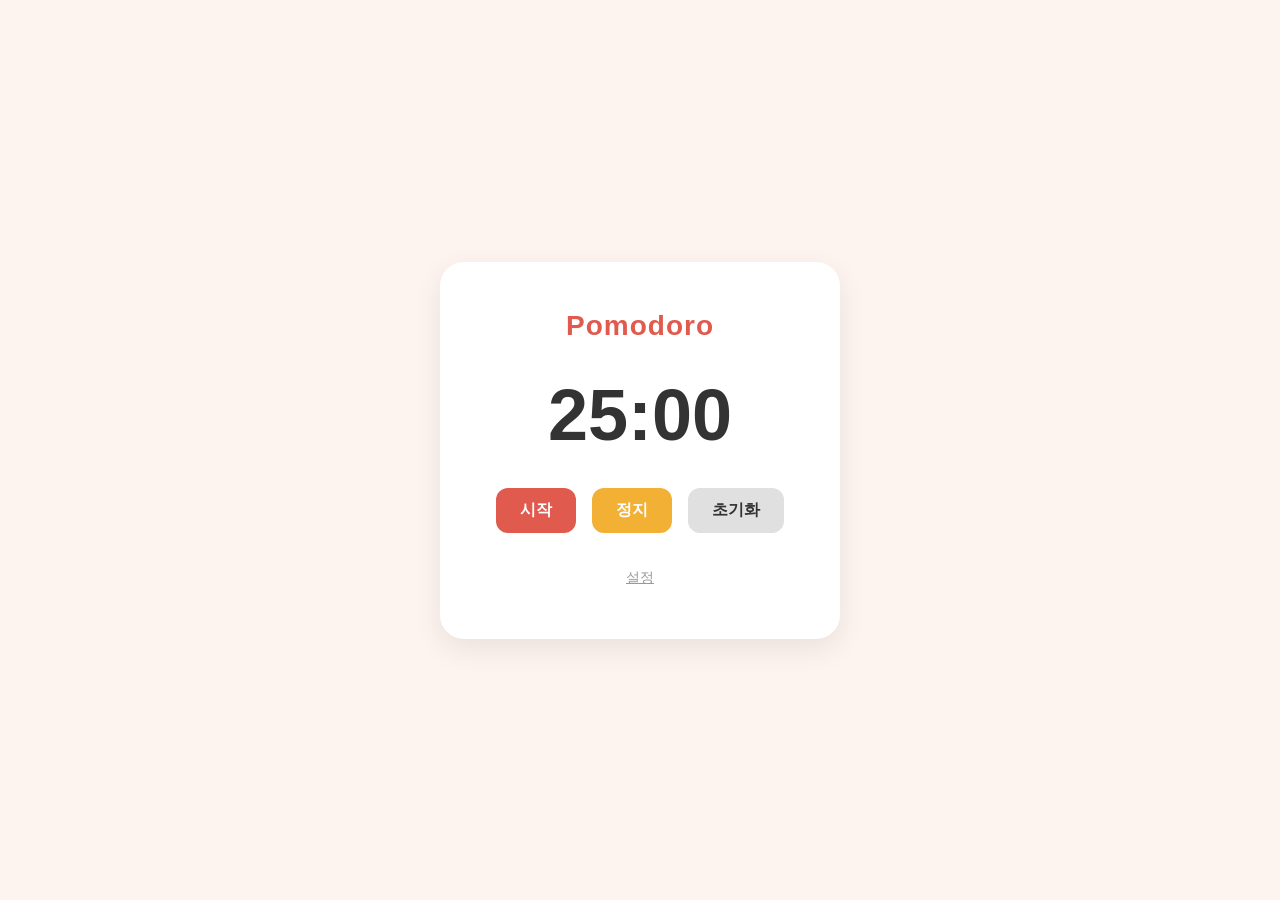
==== index.html @ 5960d1b0 "INIT 초기화 파일" ====
<!DOCTYPE html>
<html lang="ko">

<head>
  <meta charset="UTF-8" />
  <meta name="viewport" content="width=device-width, initial-scale=1.0" />
  <title>Pomodoro</title>
  <link rel="stylesheet" href="index.css" />
  <script defer src="index.js"></script>
</head>

<body>
  <main class="timer-card">
    <h1>Pomodoro</h1>

    <div class="time-display" id="timeDisplay">25:00</div>

    <div class="controls">
      <button type="button" class="btn btn-start" onclick="startTimer()">시작</button>
      <button type="button" class="btn btn-stop" onclick="stopTimer()">정지</button>
      <button type="button" class="btn btn-reset" onclick="resetTimer()">초기화</button>
    </div>

    <a href="setting.html" class="btn btn-settings">설정</a>
  </main>

</body>

</html>
---- index.css ----
* {
  box-sizing: border-box;
  margin: 0;
  padding: 0;
}

body {
  min-height: 100vh;
  display: flex;
  align-items: center;
  justify-content: center;
  background-color: #fdf3ef;
  font-family: "Segoe UI", "Apple SD Gothic Neo", sans-serif;
}

.timer-card {
  display: flex;
  flex-direction: column;
  align-items: center;
  gap: 32px;
  padding: 48px 56px;
  background-color: #ffffff;
  border-radius: 24px;
  box-shadow: 0 10px 30px rgba(0, 0, 0, 0.08);
}

h1 {
  font-size: 28px;
  font-weight: 700;
  color: #e05a4e;
  letter-spacing: 1px;
}

.time-display {
  font-size: 72px;
  font-weight: 700;
  color: #333333;
  font-variant-numeric: tabular-nums;
}

.controls {
  display: flex;
  gap: 16px;
}

.btn {
  border: none;
  border-radius: 12px;
  padding: 12px 24px;
  font-size: 16px;
  font-weight: 600;
  cursor: pointer;
  transition: opacity 0.15s ease, transform 0.15s ease;
}

.btn:hover {
  opacity: 0.85;
}

.btn:active {
  transform: scale(0.97);
}

.btn-start {
  background-color: #e05a4e;
  color: #ffffff;
}

.btn-stop {
  background-color: #f2b134;
  color: #ffffff;
}

.btn-reset {
  background-color: #e0e0e0;
  color: #333333;
}

.btn-settings {
  display: inline-block;
  background: none;
  color: #999999;
  font-size: 14px;
  font-weight: 500;
  text-decoration: underline;
  padding: 4px 8px;
}
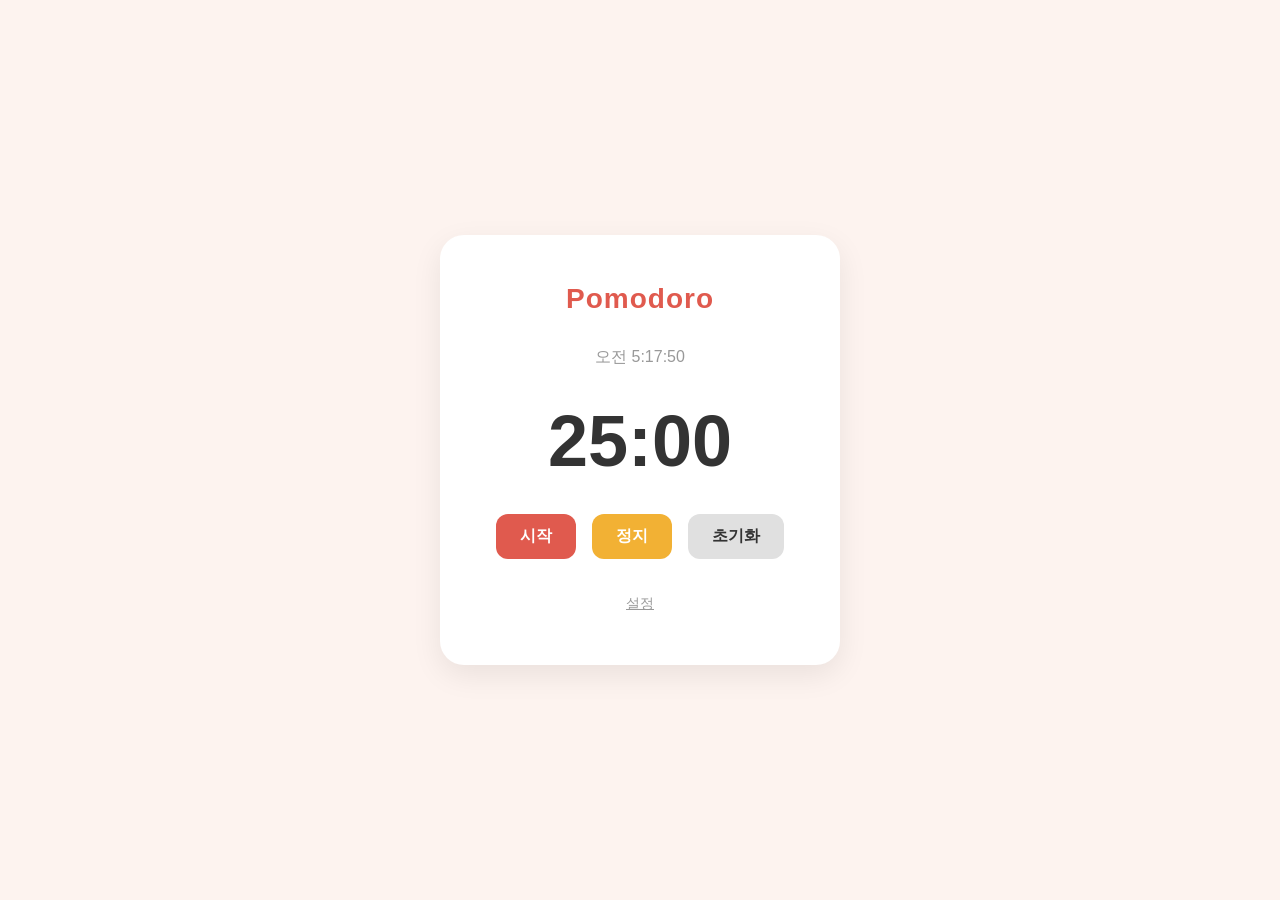
==== commit 98ae0976: "현재시간추가" ====
--- a/index.html
+++ b/index.html
@@ -4,7 +4,7 @@
 <head>
   <meta charset="UTF-8" />
   <meta name="viewport" content="width=device-width, initial-scale=1.0" />
-  <title>Pomodoro</title>
+  <title>넥스텝컴퓨터아카데미학원</title>
   <link rel="stylesheet" href="index.css" />
   <script defer src="index.js"></script>
 </head>
@@ -12,6 +12,8 @@
 <body>
   <main class="timer-card">
     <h1>Pomodoro</h1>
+
+    <div class="current-time" id="currentTime"></div>
 
     <div class="time-display" id="timeDisplay">25:00</div>
 
--- a/index.css
+++ b/index.css
@@ -29,6 +29,12 @@
   font-weight: 700;
   color: #e05a4e;
   letter-spacing: 1px;
+}
+
+.current-time {
+  font-size: 16px;
+  font-weight: 500;
+  color: #999999;
 }
 
 .time-display {
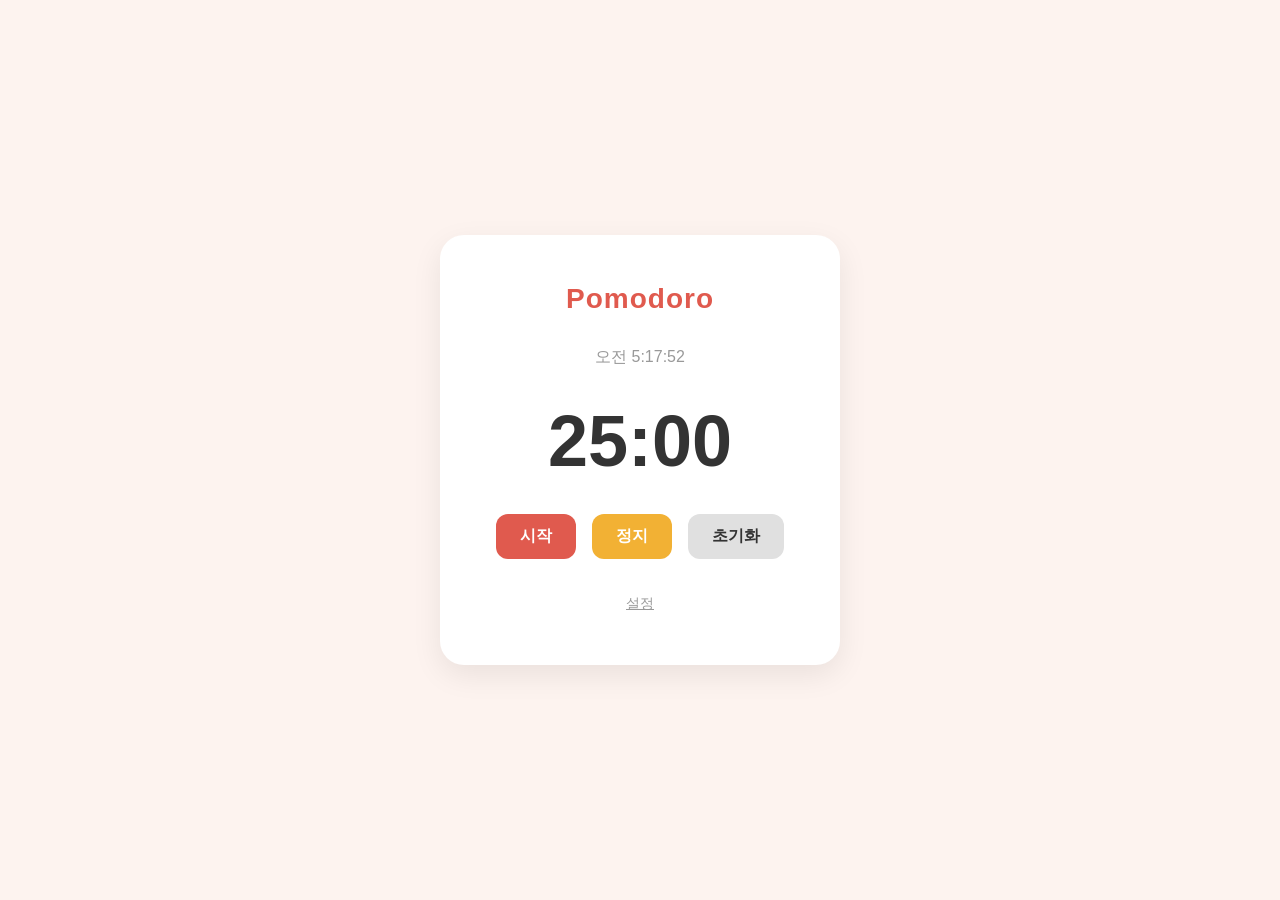
==== commit 55bc4c22: "0814-제목변경" ====
--- a/index.html
+++ b/index.html
@@ -4,7 +4,7 @@
 <head>
   <meta charset="UTF-8" />
   <meta name="viewport" content="width=device-width, initial-scale=1.0" />
-  <title>넥스텝컴퓨터아카데미학원</title>
+  <title>강원도 춘천시 온의동 뽀모도로</title>
   <link rel="stylesheet" href="index.css" />
   <script defer src="index.js"></script>
 </head>
